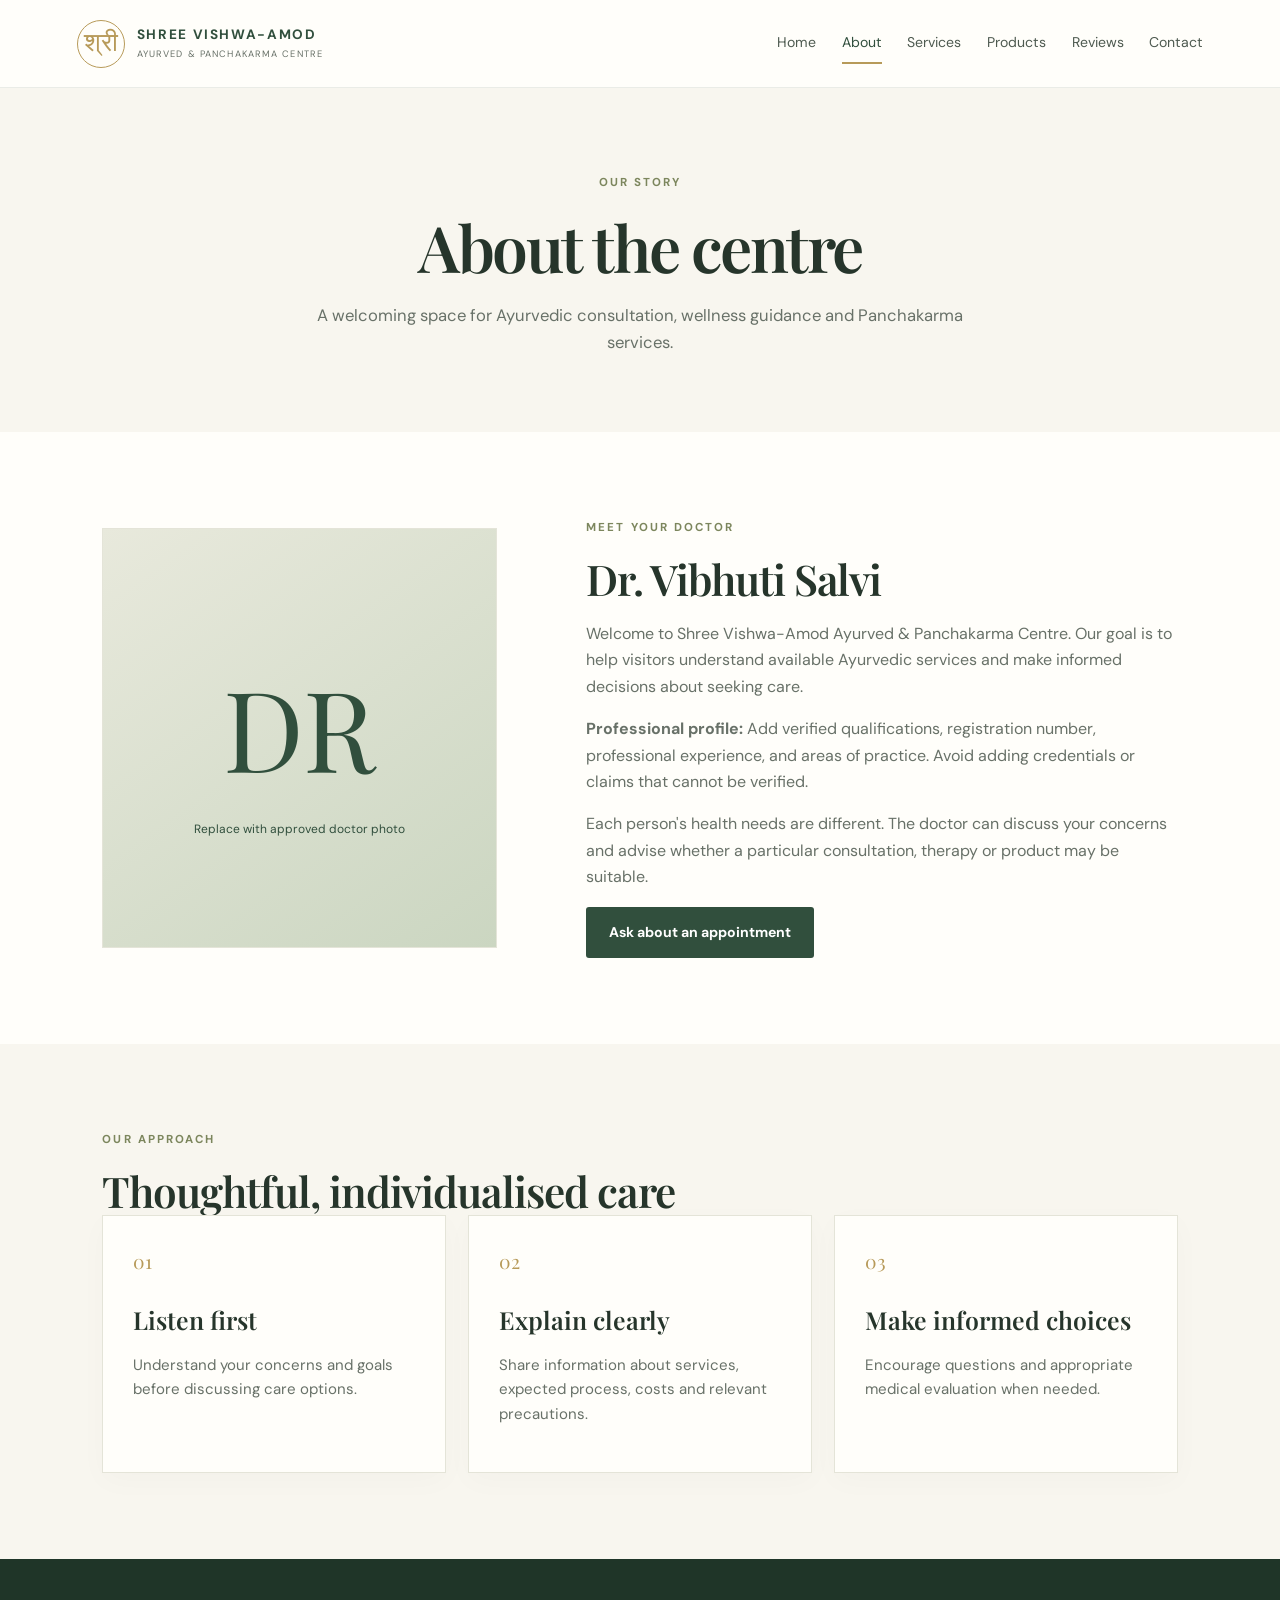
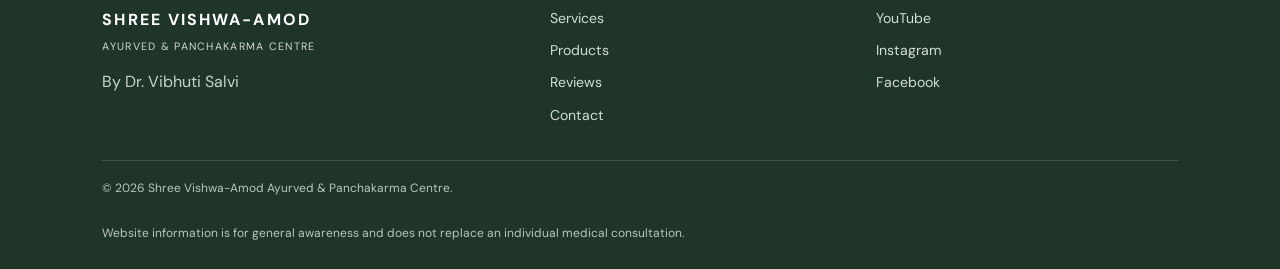
==== about.html @ b03fe199 "Add files via upload" ====
<!DOCTYPE html>
<html lang="en"><head><meta charset="UTF-8"><meta name="viewport" content="width=device-width, initial-scale=1">
<meta name="description" content="Learn about Shree Vishwa-Amod Ayurved & Panchakarma Centre and Dr. Vibhuti Salvi."><title>About | Shree Vishwa-Amod Ayurved</title>
<link rel="preconnect" href="https://fonts.googleapis.com"><link rel="preconnect" href="https://fonts.gstatic.com" crossorigin><link href="https://fonts.googleapis.com/css2?family=DM+Sans:wght@400;500;600;700&family=Playfair+Display:wght@500;600;700&display=swap" rel="stylesheet"><link rel="stylesheet" href="style.css"><script src="script.js" defer></script></head>
<body><header class="site-header"><a class="brand" href="index.html"><span class="brand-mark">श्री</span><span class="brand-text"><strong>SHREE VISHWA-AMOD</strong><small>AYURVED & PANCHAKARMA CENTRE</small></span></a><button class="menu-toggle" aria-label="Open navigation" aria-expanded="false">☰</button><nav class="main-nav"><a href="index.html">Home</a><a class="active" href="about.html">About</a><a href="services.html">Services</a><a href="products.html">Products</a><a href="reviews.html">Reviews</a><a href="contact.html">Contact</a></nav></header>
<main><section class="page-hero"><p class="eyebrow">OUR STORY</p><h1>About the centre</h1><p>A welcoming space for Ayurvedic consultation, wellness guidance and Panchakarma services.</p></section>
<section class="section two-column"><div class="photo-placeholder large-placeholder"><span>DR</span><small>Replace with approved doctor photo</small></div><div><p class="eyebrow">MEET YOUR DOCTOR</p><h2>Dr. Vibhuti Salvi</h2><p>Welcome to Shree Vishwa-Amod Ayurved & Panchakarma Centre. Our goal is to help visitors understand available Ayurvedic services and make informed decisions about seeking care.</p><p><strong>Professional profile:</strong> Add verified qualifications, registration number, professional experience, and areas of practice. Avoid adding credentials or claims that cannot be verified.</p><p>Each person's health needs are different. The doctor can discuss your concerns and advise whether a particular consultation, therapy or product may be suitable.</p><a class="button button-primary" data-whatsapp="appointment" href="#">Ask about an appointment</a></div></section>
<section class="section soft-section"><div class="section-heading"><p class="eyebrow">OUR APPROACH</p><h2>Thoughtful, individualised care</h2></div><div class="card-grid"><article class="service-card"><div class="card-number">01</div><h3>Listen first</h3><p>Understand your concerns and goals before discussing care options.</p></article><article class="service-card"><div class="card-number">02</div><h3>Explain clearly</h3><p>Share information about services, expected process, costs and relevant precautions.</p></article><article class="service-card"><div class="card-number">03</div><h3>Make informed choices</h3><p>Encourage questions and appropriate medical evaluation when needed.</p></article></div></section></main>
<footer class="site-footer"><div class="footer-brand"><strong>SHREE VISHWA-AMOD</strong><span>AYURVED & PANCHAKARMA CENTRE</span><p>By Dr. Vibhuti Salvi</p></div><div class="footer-links"><a href="services.html">Services</a><a href="products.html">Products</a><a href="reviews.html">Reviews</a><a href="contact.html">Contact</a></div><div class="social-links"><a data-social="youtube" href="#">YouTube</a><a data-social="instagram" href="#">Instagram</a><a data-social="facebook" href="#">Facebook</a></div><p class="copyright">© <span data-year></span> Shree Vishwa-Amod Ayurved & Panchakarma Centre.</p><p class="disclaimer">Website information is for general awareness and does not replace an individual medical consultation.</p></footer></body></html>
---- style.css ----
/* Shree Vishwa-Amod Ayurved & Panchakarma Centre */
:root{--green:#314f3d;--green-dark:#20392b;--olive:#788363;--gold:#b79a59;--cream:#f8f6ef;--paper:#fffefa;--ink:#26352b;--muted:#687168;--line:#e4e4d8;--shadow:0 18px 45px rgba(36,55,40,.08)}
*{box-sizing:border-box}html{scroll-behavior:smooth}body{margin:0;background:var(--paper);color:var(--ink);font-family:"DM Sans",sans-serif;line-height:1.65}a{color:inherit;text-decoration:none}p{color:var(--muted)}h1,h2,h3{font-family:"Playfair Display",serif;line-height:1.15;font-weight:600;margin:0 0 18px}h1{font-size:clamp(2.7rem,5vw,4.8rem);letter-spacing:-.04em}h2{font-size:clamp(2rem,3.3vw,3.1rem);letter-spacing:-.025em}h3{font-size:1.55rem}.site-header{height:auto;min-height:88px;padding:16px 6vw;display:flex;align-items:center;justify-content:space-between;gap:28px;border-bottom:1px solid rgba(49,79,61,.1);background:rgba(255,254,250,.96);position:sticky;top:0;z-index:10;backdrop-filter:blur(12px)}.brand{display:flex;align-items:center;gap:12px;min-width:240px}.brand-mark{display:grid;place-items:center;width:48px;height:48px;border:1px solid var(--gold);border-radius:50%;color:var(--gold);font-size:1.6rem;font-family:serif}.brand-text{display:flex;flex-direction:column;line-height:1.35}.brand-text strong{font-size:.85rem;letter-spacing:.12em;color:var(--green)}.brand-text small{font-size:.58rem;letter-spacing:.12em;color:var(--muted);margin-top:4px}.main-nav{display:flex;align-items:center;gap:clamp(12px,2vw,28px)}.main-nav a{font-size:.88rem;color:#4e5a50;padding:8px 0;border-bottom:2px solid transparent}.main-nav a:hover,.main-nav a.active{color:var(--green);border-color:var(--gold)}.menu-toggle{display:none;border:0;background:transparent;font-size:1.7rem;color:var(--green)}.hero{padding:75px 8vw 85px;display:grid;grid-template-columns:1.1fr .9fr;align-items:center;gap:5vw;background:linear-gradient(120deg,#f8f6ef 0%,#f1f1e7 100%);min-height:590px;overflow:hidden}.hero-content{max-width:690px}.eyebrow{font-size:.72rem;letter-spacing:.18em;font-weight:700;color:#7c865d;margin:0 0 18px}.hero h1 em,h2 em{font-weight:500;color:#7d875f}.hero-copy{max-width:600px;font-size:1.08rem;margin:24px 0 28px}.button-row{display:flex;flex-wrap:wrap;gap:12px}.button{display:inline-flex;align-items:center;justify-content:center;min-height:48px;padding:13px 22px;border-radius:3px;font-weight:700;font-size:.88rem;transition:transform .2s,background .2s;border:1px solid transparent;cursor:pointer}.button:hover{transform:translateY(-2px)}.button-primary{background:var(--green);color:white}.button-primary:hover{background:var(--green-dark)}.button-outline{border-color:#9aa18d;color:var(--green);background:transparent}.button-light{background:var(--paper);color:var(--green)}.button-full{width:100%}.small-note{font-size:.78rem;margin-top:18px}.hero-art{min-height:400px;position:relative;display:grid;place-items:center}.art-circle{width:min(34vw,390px);height:min(34vw,390px);border:1px solid rgba(183,154,89,.65);border-radius:50%;background:radial-gradient(circle at 55% 42%,#e6e8d8,#d4ddc8 57%,#bdc9ae);box-shadow:var(--shadow);position:relative}.art-circle:before,.art-circle:after{content:"";position:absolute;border:1px solid rgba(49,79,61,.25);border-radius:50%;inset:18px}.art-circle:after{inset:38px}.art-stem{position:absolute;width:2px;height:300px;background:var(--green);transform:rotate(31deg);left:49%;top:16%}.art-leaf{position:absolute;width:95px;height:155px;background:linear-gradient(145deg,#81936d,#435e46);border-radius:100% 0 100% 0;box-shadow:inset 8px 5px 15px rgba(255,255,255,.12)}.leaf-one{top:18%;left:42%;transform:rotate(24deg)}.leaf-two{top:43%;left:57%;transform:rotate(90deg) scale(.8)}.art-label{position:absolute;bottom:8%;right:0;background:var(--paper);padding:18px 25px;border-left:3px solid var(--gold);font-family:"Playfair Display",serif;font-size:1.1rem;box-shadow:var(--shadow)}.trust-strip{display:grid;grid-template-columns:repeat(3,1fr);padding:28px 8vw;background:var(--green);color:#fff;gap:20px}.trust-strip>div{display:grid;grid-template-columns:42px 1fr;align-items:center}.trust-icon{grid-row:span 2;color:#d6c38e;font-size:1.6rem}.trust-strip strong{font-size:.94rem}.trust-strip small{color:#d4ddd4;font-size:.8rem}.section{padding:86px 8vw}.section-intro{display:grid;grid-template-columns:1fr 1fr;gap:8vw;align-items:center}.section-heading h2{margin-bottom:0}.intro-copy p{font-size:1.05rem;margin-top:0}.text-link{display:inline-flex;gap:10px;align-items:center;color:var(--green);font-weight:700;font-size:.9rem;border-bottom:1px solid var(--gold);padding-bottom:5px}.soft-section{background:var(--cream)}.section-topline{display:flex;align-items:end;justify-content:space-between;gap:25px;margin-bottom:35px}.section-topline h2{margin-bottom:0}.card-grid{display:grid;grid-template-columns:repeat(3,1fr);gap:22px}.service-card{padding:30px;background:var(--paper);border:1px solid var(--line);min-height:250px;box-shadow:0 8px 28px rgba(36,55,40,.025)}.card-number{font-family:"Playfair Display",serif;color:var(--gold);font-size:1.2rem;margin-bottom:28px}.service-card p{font-size:.94rem}.service-card .text-link{margin-top:8px}.doctor-band{display:grid;grid-template-columns:.7fr 1.3fr;gap:7vw;align-items:center;background:var(--green);color:white}.doctor-band p{color:#dce4da}.doctor-band h2{margin-bottom:16px}.doctor-placeholder{min-height:300px;border:1px solid rgba(255,255,255,.35);background:linear-gradient(145deg,#667b61,#314f3d);display:flex;flex-direction:column;align-items:center;justify-content:center;color:#fff}.doctor-placeholder span{font-family:"Playfair Display",serif;font-size:6rem;color:#d7c28a}.doctor-placeholder small{font-size:.75rem;letter-spacing:.1em}.cta-section{text-align:center;background:#f5f3e9}.cta-section h2{max-width:760px;margin:0 auto 18px}.cta-section p:not(.eyebrow){max-width:600px;margin:0 auto 25px}.site-footer{background:#1f3528;color:white;padding:48px 8vw 26px;display:grid;grid-template-columns:1.4fr 1fr 1fr;gap:25px}.footer-brand{display:flex;flex-direction:column;gap:5px}.footer-brand strong{letter-spacing:.13em}.footer-brand span{font-size:.67rem;letter-spacing:.12em;color:#d2d9cc}.footer-brand p{margin:8px 0;color:#c9d3c9}.footer-links,.social-links{display:flex;flex-direction:column;gap:9px;font-size:.88rem;color:#d5ded4}.footer-links a:hover,.social-links a:hover{color:#e2cd91}.copyright,.disclaimer{grid-column:1/-1;border-top:1px solid rgba(255,255,255,.15);padding-top:18px;margin:8px 0 0;font-size:.75rem;color:#bac8bb}.disclaimer{border:0;padding:0;margin:0;max-width:900px}.page-hero{padding:85px 8vw 75px;text-align:center;background:var(--cream)}.page-hero h1{font-size:clamp(2.7rem,5vw,4rem);margin-bottom:18px}.page-hero>p:last-child{max-width:690px;margin:0 auto;font-size:1.04rem}.two-column{display:grid;grid-template-columns:.8fr 1.2fr;gap:7vw;align-items:center}.large-placeholder{min-height:420px}.photo-placeholder{display:flex;flex-direction:column;align-items:center;justify-content:center;background:linear-gradient(145deg,#e8e9dc,#cbd6c1);border:1px solid var(--line);color:var(--green)}.photo-placeholder span{font-family:"Playfair Display",serif;font-size:7rem}.photo-placeholder small{font-size:.75rem}.service-list{display:flex;flex-direction:column}.service-row{display:grid;grid-template-columns:55px 1fr auto;gap:25px;align-items:center;padding:35px 0;border-bottom:1px solid var(--line)}.service-row:first-child{border-top:1px solid var(--line)}.service-row h2{font-size:1.9rem;margin-bottom:12px}.service-row p:not(.eyebrow){max-width:720px;margin-bottom:0}.service-symbol{display:grid;place-items:center;width:48px;height:48px;border-radius:50%;background:var(--cream);color:var(--gold);font-size:1.5rem}.notice{background:#f6f3e8;border-left:3px solid var(--gold);padding:18px 22px;font-size:.9rem;margin-top:35px}.product-grid{align-items:stretch}.product-card{border:1px solid var(--line);background:#fff;display:flex;flex-direction:column}.product-art{height:210px;display:grid;place-items:center;color:var(--green);font-size:.7rem;letter-spacing:.12em;background:linear-gradient(145deg,#e8ebdd,#cbd7c3)}.product-art-two{background:linear-gradient(145deg,#eee5d4,#d7c5a3)}.product-art-three{background:linear-gradient(145deg,#e6e8dc,#b8c5ad)}.product-info{padding:25px;display:flex;flex-direction:column;flex:1}.product-info h3{margin-bottom:12px}.product-info p:not(.eyebrow){font-size:.9rem}.product-info .button{margin-top:auto}.review-section{display:grid;grid-template-columns:1fr 1fr;gap:7vw;align-items:center}.review-stars{color:var(--gold);letter-spacing:.2em;margin-bottom:18px}.review-intro p{max-width:500px}.review-placeholder{background:var(--cream);padding:42px;border:1px solid var(--line)}.quote-mark{font-family:"Playfair Display",serif;color:var(--gold);font-size:5rem;line-height:.8}.contact-layout{display:grid;grid-template-columns:1fr 1fr;gap:7vw}.contact-details h2{font-size:2.2rem}.contact-item{display:flex;gap:18px;margin:28px 0}.contact-item>span{font-size:1.5rem;color:var(--gold)}.contact-item strong{color:var(--green)}.contact-item p{margin:3px 0}.social-list{display:flex;flex-direction:column;gap:12px;margin-top:25px;color:var(--green);font-weight:600}.map-placeholder{min-height:400px;background:linear-gradient(140deg,#e6e9dc,#d3ddca);display:flex;flex-direction:column;align-items:center;justify-content:center;text-align:center;padding:35px;border:1px solid var(--line)}.map-placeholder p{max-width:340px}.map-pin{font-size:3rem;color:var(--green)}code{background:#fff;padding:2px 5px;border-radius:3px}
@media(max-width:900px){.site-header{padding:14px 5vw}.menu-toggle{display:block}.main-nav{display:none;position:absolute;top:100%;left:0;right:0;background:var(--paper);padding:18px 6vw 25px;box-shadow:var(--shadow);flex-direction:column;align-items:flex-start;gap:9px}.main-nav.nav-open{display:flex}.main-nav a{width:100%}.hero{padding:60px 6vw;grid-template-columns:1fr}.hero-art{min-height:310px}.art-circle{width:270px;height:270px}.art-stem{height:220px}.art-leaf{width:70px;height:115px}.trust-strip{padding:25px 6vw}.section{padding:65px 6vw}.section-intro,.two-column,.contact-layout,.review-section{grid-template-columns:1fr;gap:35px}.card-grid{grid-template-columns:1fr 1fr}.doctor-band{grid-template-columns:.7fr 1.3fr;padding:60px 6vw}.site-footer{padding:42px 6vw 24px}.service-row{grid-template-columns:45px 1fr}.service-row .button{grid-column:2;justify-self:start}.large-placeholder{min-height:320px}}
@media(max-width:600px){.brand{min-width:0;gap:8px}.brand-mark{width:40px;height:40px;font-size:1.3rem}.brand-text strong{font-size:.68rem}.brand-text small{font-size:.48rem;letter-spacing:.07em}.hero{padding-top:48px}.hero h1{font-size:2.8rem}.hero-art{min-height:280px}.art-circle{width:230px;height:230px}.art-label{font-size:.9rem;padding:12px 16px;bottom:1%}.trust-strip{grid-template-columns:1fr;gap:18px}.trust-strip>div{grid-template-columns:35px 1fr}.section-topline{align-items:flex-start;flex-direction:column}.card-grid{grid-template-columns:1fr}.service-card{min-height:0}.doctor-band{grid-template-columns:1fr}.doctor-placeholder{min-height:240px}.site-footer{grid-template-columns:1fr 1fr}.footer-brand{grid-column:1/-1}.page-hero{padding:65px 6vw}.page-hero h1{font-size:2.6rem}.service-row{gap:15px}.service-row h2{font-size:1.6rem}.service-row p:not(.eyebrow){font-size:.92rem}.review-placeholder{padding:28px}.copyright,.disclaimer{grid-column:1/-1}}
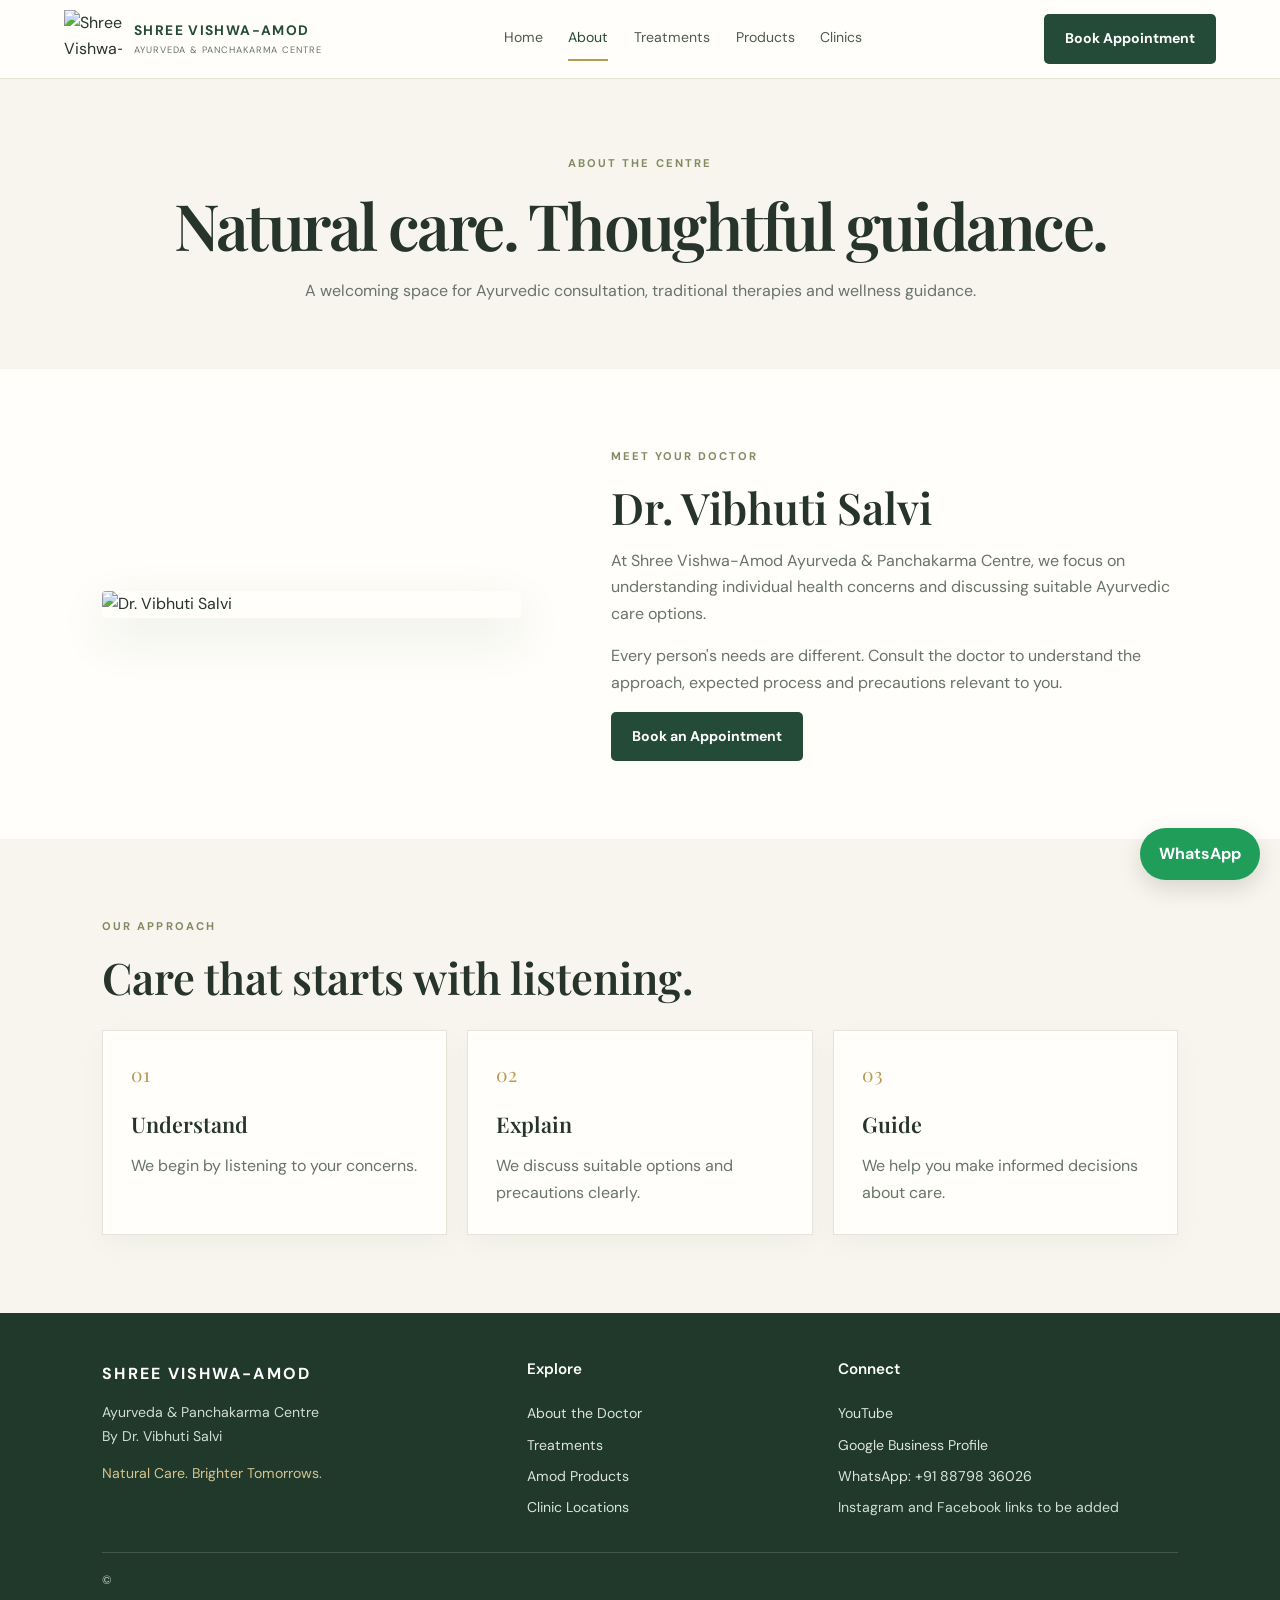
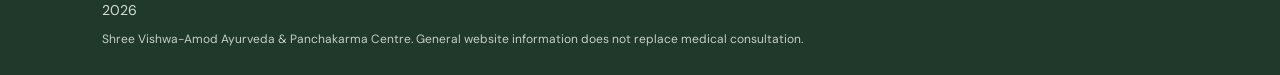
==== commit 85879ec6: "Add files via upload" ====
--- a/about.html
+++ b/about.html
@@ -1,9 +1,10 @@
-<!DOCTYPE html>
-<html lang="en"><head><meta charset="UTF-8"><meta name="viewport" content="width=device-width, initial-scale=1">
-<meta name="description" content="Learn about Shree Vishwa-Amod Ayurved & Panchakarma Centre and Dr. Vibhuti Salvi."><title>About | Shree Vishwa-Amod Ayurved</title>
-<link rel="preconnect" href="https://fonts.googleapis.com"><link rel="preconnect" href="https://fonts.gstatic.com" crossorigin><link href="https://fonts.googleapis.com/css2?family=DM+Sans:wght@400;500;600;700&family=Playfair+Display:wght@500;600;700&display=swap" rel="stylesheet"><link rel="stylesheet" href="style.css"><script src="script.js" defer></script></head>
-<body><header class="site-header"><a class="brand" href="index.html"><span class="brand-mark">श्री</span><span class="brand-text"><strong>SHREE VISHWA-AMOD</strong><small>AYURVED & PANCHAKARMA CENTRE</small></span></a><button class="menu-toggle" aria-label="Open navigation" aria-expanded="false">☰</button><nav class="main-nav"><a href="index.html">Home</a><a class="active" href="about.html">About</a><a href="services.html">Services</a><a href="products.html">Products</a><a href="reviews.html">Reviews</a><a href="contact.html">Contact</a></nav></header>
-<main><section class="page-hero"><p class="eyebrow">OUR STORY</p><h1>About the centre</h1><p>A welcoming space for Ayurvedic consultation, wellness guidance and Panchakarma services.</p></section>
-<section class="section two-column"><div class="photo-placeholder large-placeholder"><span>DR</span><small>Replace with approved doctor photo</small></div><div><p class="eyebrow">MEET YOUR DOCTOR</p><h2>Dr. Vibhuti Salvi</h2><p>Welcome to Shree Vishwa-Amod Ayurved & Panchakarma Centre. Our goal is to help visitors understand available Ayurvedic services and make informed decisions about seeking care.</p><p><strong>Professional profile:</strong> Add verified qualifications, registration number, professional experience, and areas of practice. Avoid adding credentials or claims that cannot be verified.</p><p>Each person's health needs are different. The doctor can discuss your concerns and advise whether a particular consultation, therapy or product may be suitable.</p><a class="button button-primary" data-whatsapp="appointment" href="#">Ask about an appointment</a></div></section>
-<section class="section soft-section"><div class="section-heading"><p class="eyebrow">OUR APPROACH</p><h2>Thoughtful, individualised care</h2></div><div class="card-grid"><article class="service-card"><div class="card-number">01</div><h3>Listen first</h3><p>Understand your concerns and goals before discussing care options.</p></article><article class="service-card"><div class="card-number">02</div><h3>Explain clearly</h3><p>Share information about services, expected process, costs and relevant precautions.</p></article><article class="service-card"><div class="card-number">03</div><h3>Make informed choices</h3><p>Encourage questions and appropriate medical evaluation when needed.</p></article></div></section></main>
-<footer class="site-footer"><div class="footer-brand"><strong>SHREE VISHWA-AMOD</strong><span>AYURVED & PANCHAKARMA CENTRE</span><p>By Dr. Vibhuti Salvi</p></div><div class="footer-links"><a href="services.html">Services</a><a href="products.html">Products</a><a href="reviews.html">Reviews</a><a href="contact.html">Contact</a></div><div class="social-links"><a data-social="youtube" href="#">YouTube</a><a data-social="instagram" href="#">Instagram</a><a data-social="facebook" href="#">Facebook</a></div><p class="copyright">© <span data-year></span> Shree Vishwa-Amod Ayurved & Panchakarma Centre.</p><p class="disclaimer">Website information is for general awareness and does not replace an individual medical consultation.</p></footer></body></html>
+<!doctype html><html lang="en"><head><meta charset="utf-8"><meta name="viewport" content="width=device-width, initial-scale=1"><meta name="description" content="Meet Dr. Vibhuti Salvi at Shree Vishwa-Amod Ayurveda &amp; Panchakarma Centre."><title>About | Shree Vishwa-Amod</title><link rel="preconnect" href="https://fonts.googleapis.com"><link rel="preconnect" href="https://fonts.gstatic.com" crossorigin><link href="https://fonts.googleapis.com/css2?family=DM+Sans:wght@400;500;600;700&family=Playfair+Display:wght@500;600;700&display=swap" rel="stylesheet"><link rel="stylesheet" href="style.css"><script src="script.js" defer></script></head><body><header class="site-header">
+<a class="brand" href="index.html"><img src="assets/clinic-logo.jpg" alt="Shree Vishwa-Amod logo"><span><strong>SHREE VISHWA-AMOD</strong><small>AYURVEDA & PANCHAKARMA CENTRE</small></span></a>
+<button class="menu-toggle" aria-label="Open navigation" aria-expanded="false">☰</button>
+<nav class="main-nav"><a class="" href="index.html">Home</a><a class="active" href="about.html">About</a><a class="" href="services.html">Treatments</a><a class="" href="products.html">Products</a><a class="" href="contact.html">Clinics</a></nav>
+<a class="header-book" data-wa="appointment" href="#">Book Appointment</a>
+</header><main><section class="page-hero"><p class="eyebrow">ABOUT THE CENTRE</p><h1>Natural care. Thoughtful guidance.</h1><p>A welcoming space for Ayurvedic consultation, traditional therapies and wellness guidance.</p></section><section class="section profile"><img src="assets/dr-vibhuti-salvi.jpg" alt="Dr. Vibhuti Salvi"><div><p class="eyebrow">MEET YOUR DOCTOR</p><h2>Dr. Vibhuti Salvi</h2><p>At Shree Vishwa-Amod Ayurveda & Panchakarma Centre, we focus on understanding individual health concerns and discussing suitable Ayurvedic care options.</p><p>Every person's needs are different. Consult the doctor to understand the approach, expected process and precautions relevant to you.</p><a class="btn primary" data-wa="appointment" href="#">Book an Appointment</a></div></section><section class="section tint"><p class="eyebrow">OUR APPROACH</p><h2>Care that starts with listening.</h2><div class="tiles"><article><span>01</span><h3>Understand</h3><p>We begin by listening to your concerns.</p></article><article><span>02</span><h3>Explain</h3><p>We discuss suitable options and precautions clearly.</p></article><article><span>03</span><h3>Guide</h3><p>We help you make informed decisions about care.</p></article></div></section></main><footer class="footer"><div><div class="footer-brand">SHREE VISHWA-AMOD</div><p>Ayurveda & Panchakarma Centre<br>By Dr. Vibhuti Salvi</p><p class="tagline">Natural Care. Brighter Tomorrows.</p></div>
+<div><h3>Explore</h3><a href="about.html">About the Doctor</a><a href="services.html">Treatments</a><a href="products.html">Amod Products</a><a href="contact.html">Clinic Locations</a></div>
+<div><h3>Connect</h3><a href="https://www.youtube.com/@DrVibhutiSalvi" target="_blank" rel="noopener">YouTube</a><a href="https://share.google/Zr0Oe7HrfdcOEodgK" target="_blank" rel="noopener">Google Business Profile</a><a href="https://wa.me/918879836026" target="_blank" rel="noopener">WhatsApp: +91 88798 36026</a><span>Instagram and Facebook links to be added</span></div>
+<div class="copyright">© <span data-year></span> Shree Vishwa-Amod Ayurveda & Panchakarma Centre. General website information does not replace medical consultation.</div></footer>
+<a class="floating-wa" href="https://wa.me/918879836026?text=Hello%2C%20I%20would%20like%20to%20book%20an%20appointment." target="_blank" rel="noopener" aria-label="Book on WhatsApp">WhatsApp</a></body></html>
--- a/style.css
+++ b/style.css
@@ -1,5 +1,6 @@
-/* Shree Vishwa-Amod Ayurved & Panchakarma Centre */
-:root{--green:#314f3d;--green-dark:#20392b;--olive:#788363;--gold:#b79a59;--cream:#f8f6ef;--paper:#fffefa;--ink:#26352b;--muted:#687168;--line:#e4e4d8;--shadow:0 18px 45px rgba(36,55,40,.08)}
-*{box-sizing:border-box}html{scroll-behavior:smooth}body{margin:0;background:var(--paper);color:var(--ink);font-family:"DM Sans",sans-serif;line-height:1.65}a{color:inherit;text-decoration:none}p{color:var(--muted)}h1,h2,h3{font-family:"Playfair Display",serif;line-height:1.15;font-weight:600;margin:0 0 18px}h1{font-size:clamp(2.7rem,5vw,4.8rem);letter-spacing:-.04em}h2{font-size:clamp(2rem,3.3vw,3.1rem);letter-spacing:-.025em}h3{font-size:1.55rem}.site-header{height:auto;min-height:88px;padding:16px 6vw;display:flex;align-items:center;justify-content:space-between;gap:28px;border-bottom:1px solid rgba(49,79,61,.1);background:rgba(255,254,250,.96);position:sticky;top:0;z-index:10;backdrop-filter:blur(12px)}.brand{display:flex;align-items:center;gap:12px;min-width:240px}.brand-mark{display:grid;place-items:center;width:48px;height:48px;border:1px solid var(--gold);border-radius:50%;color:var(--gold);font-size:1.6rem;font-family:serif}.brand-text{display:flex;flex-direction:column;line-height:1.35}.brand-text strong{font-size:.85rem;letter-spacing:.12em;color:var(--green)}.brand-text small{font-size:.58rem;letter-spacing:.12em;color:var(--muted);margin-top:4px}.main-nav{display:flex;align-items:center;gap:clamp(12px,2vw,28px)}.main-nav a{font-size:.88rem;color:#4e5a50;padding:8px 0;border-bottom:2px solid transparent}.main-nav a:hover,.main-nav a.active{color:var(--green);border-color:var(--gold)}.menu-toggle{display:none;border:0;background:transparent;font-size:1.7rem;color:var(--green)}.hero{padding:75px 8vw 85px;display:grid;grid-template-columns:1.1fr .9fr;align-items:center;gap:5vw;background:linear-gradient(120deg,#f8f6ef 0%,#f1f1e7 100%);min-height:590px;overflow:hidden}.hero-content{max-width:690px}.eyebrow{font-size:.72rem;letter-spacing:.18em;font-weight:700;color:#7c865d;margin:0 0 18px}.hero h1 em,h2 em{font-weight:500;color:#7d875f}.hero-copy{max-width:600px;font-size:1.08rem;margin:24px 0 28px}.button-row{display:flex;flex-wrap:wrap;gap:12px}.button{display:inline-flex;align-items:center;justify-content:center;min-height:48px;padding:13px 22px;border-radius:3px;font-weight:700;font-size:.88rem;transition:transform .2s,background .2s;border:1px solid transparent;cursor:pointer}.button:hover{transform:translateY(-2px)}.button-primary{background:var(--green);color:white}.button-primary:hover{background:var(--green-dark)}.button-outline{border-color:#9aa18d;color:var(--green);background:transparent}.button-light{background:var(--paper);color:var(--green)}.button-full{width:100%}.small-note{font-size:.78rem;margin-top:18px}.hero-art{min-height:400px;position:relative;display:grid;place-items:center}.art-circle{width:min(34vw,390px);height:min(34vw,390px);border:1px solid rgba(183,154,89,.65);border-radius:50%;background:radial-gradient(circle at 55% 42%,#e6e8d8,#d4ddc8 57%,#bdc9ae);box-shadow:var(--shadow);position:relative}.art-circle:before,.art-circle:after{content:"";position:absolute;border:1px solid rgba(49,79,61,.25);border-radius:50%;inset:18px}.art-circle:after{inset:38px}.art-stem{position:absolute;width:2px;height:300px;background:var(--green);transform:rotate(31deg);left:49%;top:16%}.art-leaf{position:absolute;width:95px;height:155px;background:linear-gradient(145deg,#81936d,#435e46);border-radius:100% 0 100% 0;box-shadow:inset 8px 5px 15px rgba(255,255,255,.12)}.leaf-one{top:18%;left:42%;transform:rotate(24deg)}.leaf-two{top:43%;left:57%;transform:rotate(90deg) scale(.8)}.art-label{position:absolute;bottom:8%;right:0;background:var(--paper);padding:18px 25px;border-left:3px solid var(--gold);font-family:"Playfair Display",serif;font-size:1.1rem;box-shadow:var(--shadow)}.trust-strip{display:grid;grid-template-columns:repeat(3,1fr);padding:28px 8vw;background:var(--green);color:#fff;gap:20px}.trust-strip>div{display:grid;grid-template-columns:42px 1fr;align-items:center}.trust-icon{grid-row:span 2;color:#d6c38e;font-size:1.6rem}.trust-strip strong{font-size:.94rem}.trust-strip small{color:#d4ddd4;font-size:.8rem}.section{padding:86px 8vw}.section-intro{display:grid;grid-template-columns:1fr 1fr;gap:8vw;align-items:center}.section-heading h2{margin-bottom:0}.intro-copy p{font-size:1.05rem;margin-top:0}.text-link{display:inline-flex;gap:10px;align-items:center;color:var(--green);font-weight:700;font-size:.9rem;border-bottom:1px solid var(--gold);padding-bottom:5px}.soft-section{background:var(--cream)}.section-topline{display:flex;align-items:end;justify-content:space-between;gap:25px;margin-bottom:35px}.section-topline h2{margin-bottom:0}.card-grid{display:grid;grid-template-columns:repeat(3,1fr);gap:22px}.service-card{padding:30px;background:var(--paper);border:1px solid var(--line);min-height:250px;box-shadow:0 8px 28px rgba(36,55,40,.025)}.card-number{font-family:"Playfair Display",serif;color:var(--gold);font-size:1.2rem;margin-bottom:28px}.service-card p{font-size:.94rem}.service-card .text-link{margin-top:8px}.doctor-band{display:grid;grid-template-columns:.7fr 1.3fr;gap:7vw;align-items:center;background:var(--green);color:white}.doctor-band p{color:#dce4da}.doctor-band h2{margin-bottom:16px}.doctor-placeholder{min-height:300px;border:1px solid rgba(255,255,255,.35);background:linear-gradient(145deg,#667b61,#314f3d);display:flex;flex-direction:column;align-items:center;justify-content:center;color:#fff}.doctor-placeholder span{font-family:"Playfair Display",serif;font-size:6rem;color:#d7c28a}.doctor-placeholder small{font-size:.75rem;letter-spacing:.1em}.cta-section{text-align:center;background:#f5f3e9}.cta-section h2{max-width:760px;margin:0 auto 18px}.cta-section p:not(.eyebrow){max-width:600px;margin:0 auto 25px}.site-footer{background:#1f3528;color:white;padding:48px 8vw 26px;display:grid;grid-template-columns:1.4fr 1fr 1fr;gap:25px}.footer-brand{display:flex;flex-direction:column;gap:5px}.footer-brand strong{letter-spacing:.13em}.footer-brand span{font-size:.67rem;letter-spacing:.12em;color:#d2d9cc}.footer-brand p{margin:8px 0;color:#c9d3c9}.footer-links,.social-links{display:flex;flex-direction:column;gap:9px;font-size:.88rem;color:#d5ded4}.footer-links a:hover,.social-links a:hover{color:#e2cd91}.copyright,.disclaimer{grid-column:1/-1;border-top:1px solid rgba(255,255,255,.15);padding-top:18px;margin:8px 0 0;font-size:.75rem;color:#bac8bb}.disclaimer{border:0;padding:0;margin:0;max-width:900px}.page-hero{padding:85px 8vw 75px;text-align:center;background:var(--cream)}.page-hero h1{font-size:clamp(2.7rem,5vw,4rem);margin-bottom:18px}.page-hero>p:last-child{max-width:690px;margin:0 auto;font-size:1.04rem}.two-column{display:grid;grid-template-columns:.8fr 1.2fr;gap:7vw;align-items:center}.large-placeholder{min-height:420px}.photo-placeholder{display:flex;flex-direction:column;align-items:center;justify-content:center;background:linear-gradient(145deg,#e8e9dc,#cbd6c1);border:1px solid var(--line);color:var(--green)}.photo-placeholder span{font-family:"Playfair Display",serif;font-size:7rem}.photo-placeholder small{font-size:.75rem}.service-list{display:flex;flex-direction:column}.service-row{display:grid;grid-template-columns:55px 1fr auto;gap:25px;align-items:center;padding:35px 0;border-bottom:1px solid var(--line)}.service-row:first-child{border-top:1px solid var(--line)}.service-row h2{font-size:1.9rem;margin-bottom:12px}.service-row p:not(.eyebrow){max-width:720px;margin-bottom:0}.service-symbol{display:grid;place-items:center;width:48px;height:48px;border-radius:50%;background:var(--cream);color:var(--gold);font-size:1.5rem}.notice{background:#f6f3e8;border-left:3px solid var(--gold);padding:18px 22px;font-size:.9rem;margin-top:35px}.product-grid{align-items:stretch}.product-card{border:1px solid var(--line);background:#fff;display:flex;flex-direction:column}.product-art{height:210px;display:grid;place-items:center;color:var(--green);font-size:.7rem;letter-spacing:.12em;background:linear-gradient(145deg,#e8ebdd,#cbd7c3)}.product-art-two{background:linear-gradient(145deg,#eee5d4,#d7c5a3)}.product-art-three{background:linear-gradient(145deg,#e6e8dc,#b8c5ad)}.product-info{padding:25px;display:flex;flex-direction:column;flex:1}.product-info h3{margin-bottom:12px}.product-info p:not(.eyebrow){font-size:.9rem}.product-info .button{margin-top:auto}.review-section{display:grid;grid-template-columns:1fr 1fr;gap:7vw;align-items:center}.review-stars{color:var(--gold);letter-spacing:.2em;margin-bottom:18px}.review-intro p{max-width:500px}.review-placeholder{background:var(--cream);padding:42px;border:1px solid var(--line)}.quote-mark{font-family:"Playfair Display",serif;color:var(--gold);font-size:5rem;line-height:.8}.contact-layout{display:grid;grid-template-columns:1fr 1fr;gap:7vw}.contact-details h2{font-size:2.2rem}.contact-item{display:flex;gap:18px;margin:28px 0}.contact-item>span{font-size:1.5rem;color:var(--gold)}.contact-item strong{color:var(--green)}.contact-item p{margin:3px 0}.social-list{display:flex;flex-direction:column;gap:12px;margin-top:25px;color:var(--green);font-weight:600}.map-placeholder{min-height:400px;background:linear-gradient(140deg,#e6e9dc,#d3ddca);display:flex;flex-direction:column;align-items:center;justify-content:center;text-align:center;padding:35px;border:1px solid var(--line)}.map-placeholder p{max-width:340px}.map-pin{font-size:3rem;color:var(--green)}code{background:#fff;padding:2px 5px;border-radius:3px}
-@media(max-width:900px){.site-header{padding:14px 5vw}.menu-toggle{display:block}.main-nav{display:none;position:absolute;top:100%;left:0;right:0;background:var(--paper);padding:18px 6vw 25px;box-shadow:var(--shadow);flex-direction:column;align-items:flex-start;gap:9px}.main-nav.nav-open{display:flex}.main-nav a{width:100%}.hero{padding:60px 6vw;grid-template-columns:1fr}.hero-art{min-height:310px}.art-circle{width:270px;height:270px}.art-stem{height:220px}.art-leaf{width:70px;height:115px}.trust-strip{padding:25px 6vw}.section{padding:65px 6vw}.section-intro,.two-column,.contact-layout,.review-section{grid-template-columns:1fr;gap:35px}.card-grid{grid-template-columns:1fr 1fr}.doctor-band{grid-template-columns:.7fr 1.3fr;padding:60px 6vw}.site-footer{padding:42px 6vw 24px}.service-row{grid-template-columns:45px 1fr}.service-row .button{grid-column:2;justify-self:start}.large-placeholder{min-height:320px}}
-@media(max-width:600px){.brand{min-width:0;gap:8px}.brand-mark{width:40px;height:40px;font-size:1.3rem}.brand-text strong{font-size:.68rem}.brand-text small{font-size:.48rem;letter-spacing:.07em}.hero{padding-top:48px}.hero h1{font-size:2.8rem}.hero-art{min-height:280px}.art-circle{width:230px;height:230px}.art-label{font-size:.9rem;padding:12px 16px;bottom:1%}.trust-strip{grid-template-columns:1fr;gap:18px}.trust-strip>div{grid-template-columns:35px 1fr}.section-topline{align-items:flex-start;flex-direction:column}.card-grid{grid-template-columns:1fr}.service-card{min-height:0}.doctor-band{grid-template-columns:1fr}.doctor-placeholder{min-height:240px}.site-footer{grid-template-columns:1fr 1fr}.footer-brand{grid-column:1/-1}.page-hero{padding:65px 6vw}.page-hero h1{font-size:2.6rem}.service-row{gap:15px}.service-row h2{font-size:1.6rem}.service-row p:not(.eyebrow){font-size:.92rem}.review-placeholder{padding:28px}.copyright,.disclaimer{grid-column:1/-1}}
+
+:root{--green:#244b37;--green2:#356548;--gold:#b99a54;--cream:#f7f5ed;--paper:#fffefa;--ink:#26342b;--muted:#68736a;--line:#e5e4d9;--shadow:0 18px 50px rgba(29,57,40,.10)}
+*{box-sizing:border-box}html{scroll-behavior:smooth}body{margin:0;background:var(--paper);color:var(--ink);font-family:"DM Sans",Arial,sans-serif;line-height:1.65}a{color:inherit;text-decoration:none}p{color:var(--muted)}h1,h2,h3{font-family:"Playfair Display",Georgia,serif;line-height:1.15;font-weight:600;margin:0 0 16px}h1{font-size:clamp(2.8rem,5.3vw,5rem);letter-spacing:-.04em}h2{font-size:clamp(2rem,3.4vw,3.2rem)}h3{font-size:1.35rem}.site-header{position:sticky;top:0;z-index:20;display:flex;align-items:center;justify-content:space-between;gap:22px;padding:10px 5vw;background:rgba(255,254,250,.97);border-bottom:1px solid var(--line);backdrop-filter:blur(12px)}.brand{display:flex;align-items:center;gap:12px;min-width:250px}.brand img{width:58px;height:58px;object-fit:contain}.brand span{display:flex;flex-direction:column;line-height:1.3}.brand strong{font-size:.86rem;letter-spacing:.1em;color:var(--green)}.brand small{font-size:.58rem;letter-spacing:.1em;color:var(--muted);margin-top:5px}.main-nav{display:flex;gap:clamp(12px,2vw,28px);align-items:center}.main-nav a{font-size:.88rem;color:#4e5a50;padding:9px 0;border-bottom:2px solid transparent}.main-nav a:hover,.main-nav a.active{color:var(--green);border-color:var(--gold)}.header-book,.btn{display:inline-flex;align-items:center;justify-content:center;min-height:46px;padding:12px 20px;border-radius:5px;font-weight:700;font-size:.88rem;border:1px solid transparent;cursor:pointer;transition:.2s}.header-book,.primary{background:var(--green);color:#fff}.header-book:hover,.primary:hover{background:var(--green2);transform:translateY(-1px)}.menu-toggle{display:none;border:0;background:none;color:var(--green);font-size:1.7rem}.hero{display:grid;grid-template-columns:1.05fr .95fr;align-items:center;gap:5vw;padding:55px 8vw 65px;background:linear-gradient(120deg,#f7f5ed,#edf0e7)}.hero-copy{max-width:660px}.hero-copy h1 em,.split h2 em{font-weight:500;color:#7e8a64}.hero-copy>p:not(.eyebrow){font-size:1.05rem;max-width:600px}.eyebrow{font-size:.7rem;letter-spacing:.18em;font-weight:700;color:#828b63;margin:0 0 16px}.actions{display:flex;flex-wrap:wrap;gap:12px;margin-top:26px}.outline{border-color:#9ca58f;color:var(--green);background:transparent}.light{background:var(--paper);color:var(--green)}.fine{font-size:.78rem;margin-top:17px}.hero-photo{height:min(560px,48vw);min-height:360px;overflow:hidden;border-radius:48% 48% 8px 8px;box-shadow:var(--shadow);background:#e6e3d7}.hero-photo img{width:100%;height:100%;object-fit:cover;object-position:center 25%}.quick{display:grid;grid-template-columns:repeat(3,1fr);gap:20px;padding:25px 8vw;background:var(--green);color:white}.quick div{display:flex;flex-direction:column}.quick b{font-size:.95rem}.quick span{font-size:.8rem;color:#d6dfd4}.section{padding:78px 8vw}.split{display:grid;grid-template-columns:1fr 1fr;gap:7vw;align-items:center}.split p{font-size:1.02rem}.text-link{display:inline-block;color:var(--green);font-weight:700;border-bottom:1px solid var(--gold);padding-bottom:4px}.tint{background:var(--cream)}.section-head{display:flex;justify-content:space-between;align-items:end;gap:20px;margin-bottom:30px}.section-head h2{margin:0}.tiles{display:grid;grid-template-columns:repeat(3,1fr);gap:20px;margin-top:28px}.tiles article{background:var(--paper);padding:28px;border:1px solid var(--line);box-shadow:0 8px 25px rgba(40,60,43,.035)}.tiles article>span{display:block;color:var(--gold);font-family:"Playfair Display",serif;font-size:1.2rem;margin-bottom:22px}.tiles p{margin-bottom:0}.doctor-feature{display:grid;grid-template-columns:.8fr 1.2fr;gap:7vw;align-items:center;padding:70px 12vw;background:var(--green);color:#fff}.doctor-feature img{width:100%;max-height:390px;object-fit:cover;object-position:center 25%;border-radius:4px}.doctor-feature p{color:#e0e6dc}.doctor-feature h2{margin-bottom:15px}.callout{text-align:center;background:#f4f1e7}.callout h2{max-width:760px;margin:0 auto 16px}.callout p:not(.eyebrow){max-width:620px;margin:0 auto 22px}.page-hero{text-align:center;padding:75px 8vw 65px;background:var(--cream)}.page-hero h1{font-size:clamp(2.5rem,5vw,4.2rem)}.page-hero>p:last-child{max-width:700px;margin:0 auto}.profile{display:grid;grid-template-columns:.85fr 1.15fr;gap:7vw;align-items:center}.profile img{width:100%;max-height:530px;object-fit:cover;object-position:center 25%;border-radius:4px;box-shadow:var(--shadow)}.service-list{display:flex;flex-direction:column}.service-row{display:grid;grid-template-columns:52px 1fr auto;gap:22px;align-items:center;padding:27px 0;border-bottom:1px solid var(--line)}.service-row:first-child{border-top:1px solid var(--line)}.service-row h2{font-size:1.65rem;margin-bottom:8px}.service-row p:not(.eyebrow){margin:0;max-width:740px}.service-symbol{display:grid;place-items:center;width:46px;height:46px;border-radius:50%;background:var(--cream);color:var(--gold);font-size:1.4rem}.notice{margin-top:28px;padding:16px 20px;background:#f6f3e8;border-left:3px solid var(--gold);font-size:.88rem}.product-grid{display:grid;grid-template-columns:repeat(4,1fr);gap:20px;align-items:stretch}.product-card{display:flex;flex-direction:column;background:#fff;border:1px solid var(--line);box-shadow:0 7px 24px rgba(38,55,40,.045);border-radius:5px;overflow:hidden}.product-visual{height:190px;display:flex;flex-direction:column;align-items:center;justify-content:center;position:relative;color:var(--green);background:radial-gradient(circle at 50% 35%,#f9f5e8,#dbe3d4)}.visual-1{background:radial-gradient(circle at 50% 35%,#fff8e9,#e8d9bd)}.visual-2{background:radial-gradient(circle at 50% 35%,#f7f7ed,#c9d8c4)}.visual-3{background:radial-gradient(circle at 50% 35%,#fff5ee,#e9d1c4)}.visual-leaf{font-size:3.5rem;color:#71835e;line-height:1}.product-visual small{font-size:.68rem;letter-spacing:.25em;font-weight:700}.product-visual b{font-size:.58rem;letter-spacing:.16em;margin-top:4px;color:#8b784a}.product-info{padding:18px;display:flex;flex-direction:column;flex:1}.product-info h3{font-family:"DM Sans",Arial,sans-serif;font-size:1rem;line-height:1.4;min-height:45px;margin-bottom:8px}.price{font-size:1.08rem;color:var(--green)}.sku{font-size:.72rem;margin:4px 0 15px;min-height:18px}.buy{width:100%;margin-top:auto}.locations{display:grid;grid-template-columns:1fr 1fr;gap:24px}.location-card{padding:32px;background:var(--cream);border:1px solid var(--line)}.location-card h2{font-size:2rem}.location-card p:not(.eyebrow){min-height:85px}.contact-cta{text-align:center;background:#f4f1e7}.contact-cta h2{color:var(--green)}.contact-cta .social-note{margin-top:28px;font-size:.9rem}.contact-cta .social-note a{color:var(--green);text-decoration:underline}.footer{display:grid;grid-template-columns:1.4fr 1fr 1.2fr;gap:28px;padding:48px 8vw 25px;background:#20392b;color:white}.footer p,.footer span{color:#d2ddd2;font-size:.88rem}.footer h3{font-family:"DM Sans",Arial,sans-serif;font-size:.95rem}.footer>div:not(:first-child){display:flex;flex-direction:column;gap:8px}.footer a{color:#dce5d9;font-size:.88rem}.footer a:hover{color:#e4d39d}.footer-brand{font-weight:700;letter-spacing:.13em}.tagline{color:#d6c38e!important}.copyright{grid-column:1/-1;border-top:1px solid rgba(255,255,255,.15);padding-top:18px;margin:5px 0 0;font-size:.75rem;color:#c4d0c5}.floating-wa{position:fixed;right:20px;bottom:20px;z-index:25;background:#1f9d59;color:#fff;padding:13px 19px;border-radius:50px;font-weight:700;box-shadow:0 8px 25px #0002}
+@media(max-width:1000px){.site-header{flex-wrap:wrap}.menu-toggle{display:block;order:3}.main-nav{display:none;order:4;width:100%;flex-direction:column;align-items:stretch;gap:0;padding:10px 0}.main-nav.nav-open{display:flex}.main-nav a{padding:10px 0}.header-book{margin-left:auto}.hero{padding:45px 6vw;grid-template-columns:1fr 1fr}.quick,.section{padding-left:6vw;padding-right:6vw}.product-grid{grid-template-columns:repeat(3,1fr)}}
+@media(max-width:700px){.brand{min-width:0}.brand img{width:48px;height:48px}.brand strong{font-size:.72rem}.brand small{font-size:.48rem}.header-book{font-size:.75rem;padding:9px 11px;min-height:40px}.hero{grid-template-columns:1fr;padding:42px 6vw}.hero-photo{height:380px;min-height:0;max-width:440px;width:100%;margin:0 auto}.quick{grid-template-columns:1fr;gap:13px}.split,.profile,.doctor-feature,.locations{grid-template-columns:1fr}.section{padding:58px 6vw}.tiles{grid-template-columns:1fr}.section-head{align-items:flex-start;flex-direction:column}.doctor-feature{padding:55px 7vw}.doctor-feature img{max-height:420px}.service-row{grid-template-columns:42px 1fr;gap:14px}.service-row .btn{grid-column:2;justify-self:start}.product-grid{grid-template-columns:repeat(2,1fr);gap:12px}.product-visual{height:150px}.product-info{padding:13px}.product-info h3{font-size:.9rem}.footer{grid-template-columns:1fr 1fr;padding:40px 6vw 25px}.footer>div:first-child{grid-column:1/-1}.copyright{grid-column:1/-1}}
+@media(max-width:390px){.product-grid{grid-template-columns:1fr}.header-book{font-size:.7rem}.brand{gap:6px}}
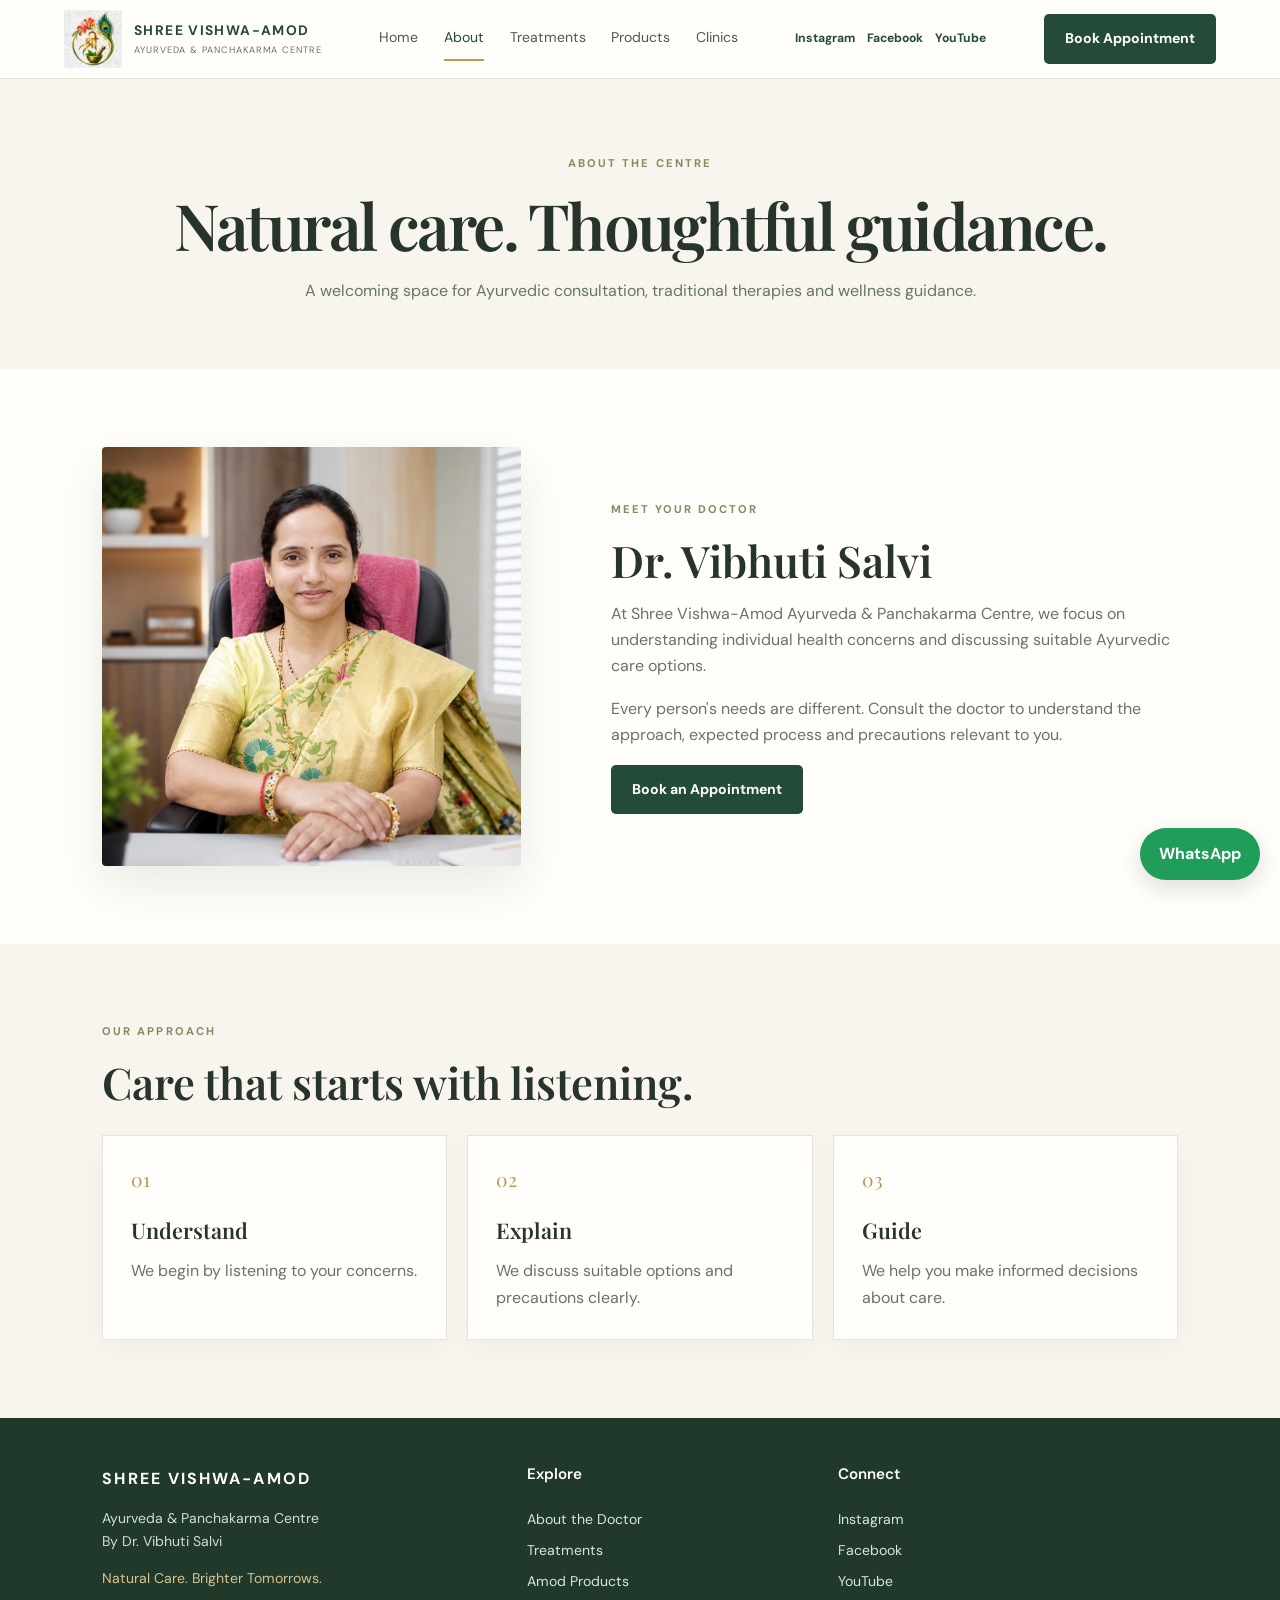
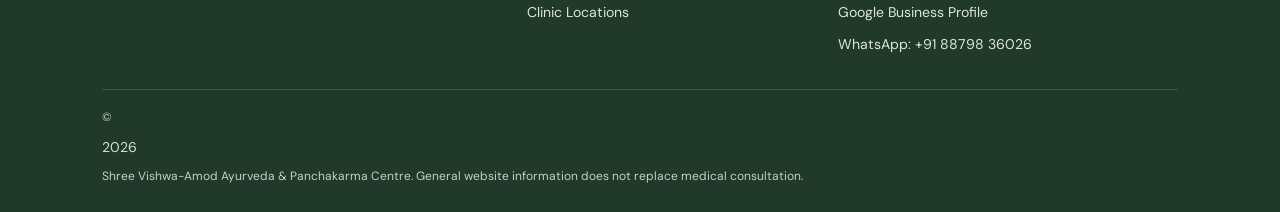
==== commit 871ec116: "Add files via upload" ====
--- a/about.html
+++ b/about.html
@@ -2,9 +2,9 @@
 <a class="brand" href="index.html"><img src="assets/clinic-logo.jpg" alt="Shree Vishwa-Amod logo"><span><strong>SHREE VISHWA-AMOD</strong><small>AYURVEDA & PANCHAKARMA CENTRE</small></span></a>
 <button class="menu-toggle" aria-label="Open navigation" aria-expanded="false">☰</button>
 <nav class="main-nav"><a class="" href="index.html">Home</a><a class="active" href="about.html">About</a><a class="" href="services.html">Treatments</a><a class="" href="products.html">Products</a><a class="" href="contact.html">Clinics</a></nav>
-<a class="header-book" data-wa="appointment" href="#">Book Appointment</a>
+<div class="header-socials" aria-label="Social media links"><a href="https://www.instagram.com/dr_vibhuti_salvi/" target="_blank" rel="noopener" aria-label="Instagram">Instagram</a><a href="https://www.facebook.com/people/Shree-Vishwa_Amod-Chikitsalay/100064170036449/" target="_blank" rel="noopener" aria-label="Facebook">Facebook</a><a href="https://www.youtube.com/@DrVibhutiSalvi" target="_blank" rel="noopener" aria-label="YouTube">YouTube</a></div><a class="header-book" data-wa="appointment" href="#">Book Appointment</a>
 </header><main><section class="page-hero"><p class="eyebrow">ABOUT THE CENTRE</p><h1>Natural care. Thoughtful guidance.</h1><p>A welcoming space for Ayurvedic consultation, traditional therapies and wellness guidance.</p></section><section class="section profile"><img src="assets/dr-vibhuti-salvi.jpg" alt="Dr. Vibhuti Salvi"><div><p class="eyebrow">MEET YOUR DOCTOR</p><h2>Dr. Vibhuti Salvi</h2><p>At Shree Vishwa-Amod Ayurveda & Panchakarma Centre, we focus on understanding individual health concerns and discussing suitable Ayurvedic care options.</p><p>Every person's needs are different. Consult the doctor to understand the approach, expected process and precautions relevant to you.</p><a class="btn primary" data-wa="appointment" href="#">Book an Appointment</a></div></section><section class="section tint"><p class="eyebrow">OUR APPROACH</p><h2>Care that starts with listening.</h2><div class="tiles"><article><span>01</span><h3>Understand</h3><p>We begin by listening to your concerns.</p></article><article><span>02</span><h3>Explain</h3><p>We discuss suitable options and precautions clearly.</p></article><article><span>03</span><h3>Guide</h3><p>We help you make informed decisions about care.</p></article></div></section></main><footer class="footer"><div><div class="footer-brand">SHREE VISHWA-AMOD</div><p>Ayurveda & Panchakarma Centre<br>By Dr. Vibhuti Salvi</p><p class="tagline">Natural Care. Brighter Tomorrows.</p></div>
 <div><h3>Explore</h3><a href="about.html">About the Doctor</a><a href="services.html">Treatments</a><a href="products.html">Amod Products</a><a href="contact.html">Clinic Locations</a></div>
-<div><h3>Connect</h3><a href="https://www.youtube.com/@DrVibhutiSalvi" target="_blank" rel="noopener">YouTube</a><a href="https://share.google/Zr0Oe7HrfdcOEodgK" target="_blank" rel="noopener">Google Business Profile</a><a href="https://wa.me/918879836026" target="_blank" rel="noopener">WhatsApp: +91 88798 36026</a><span>Instagram and Facebook links to be added</span></div>
+<div><h3>Connect</h3><a href="https://www.instagram.com/dr_vibhuti_salvi/" target="_blank" rel="noopener">Instagram</a><a href="https://www.facebook.com/people/Shree-Vishwa_Amod-Chikitsalay/100064170036449/" target="_blank" rel="noopener">Facebook</a><a href="https://www.youtube.com/@DrVibhutiSalvi" target="_blank" rel="noopener">YouTube</a><a href="https://share.google/Zr0Oe7HrfdcOEodgK" target="_blank" rel="noopener">Google Business Profile</a><a href="https://wa.me/918879836026" target="_blank" rel="noopener">WhatsApp: +91 88798 36026</a></div>
 <div class="copyright">© <span data-year></span> Shree Vishwa-Amod Ayurveda & Panchakarma Centre. General website information does not replace medical consultation.</div></footer>
 <a class="floating-wa" href="https://wa.me/918879836026?text=Hello%2C%20I%20would%20like%20to%20book%20an%20appointment." target="_blank" rel="noopener" aria-label="Book on WhatsApp">WhatsApp</a></body></html>
--- a/style.css
+++ b/style.css
@@ -4,3 +4,7 @@
 @media(max-width:1000px){.site-header{flex-wrap:wrap}.menu-toggle{display:block;order:3}.main-nav{display:none;order:4;width:100%;flex-direction:column;align-items:stretch;gap:0;padding:10px 0}.main-nav.nav-open{display:flex}.main-nav a{padding:10px 0}.header-book{margin-left:auto}.hero{padding:45px 6vw;grid-template-columns:1fr 1fr}.quick,.section{padding-left:6vw;padding-right:6vw}.product-grid{grid-template-columns:repeat(3,1fr)}}
 @media(max-width:700px){.brand{min-width:0}.brand img{width:48px;height:48px}.brand strong{font-size:.72rem}.brand small{font-size:.48rem}.header-book{font-size:.75rem;padding:9px 11px;min-height:40px}.hero{grid-template-columns:1fr;padding:42px 6vw}.hero-photo{height:380px;min-height:0;max-width:440px;width:100%;margin:0 auto}.quick{grid-template-columns:1fr;gap:13px}.split,.profile,.doctor-feature,.locations{grid-template-columns:1fr}.section{padding:58px 6vw}.tiles{grid-template-columns:1fr}.section-head{align-items:flex-start;flex-direction:column}.doctor-feature{padding:55px 7vw}.doctor-feature img{max-height:420px}.service-row{grid-template-columns:42px 1fr;gap:14px}.service-row .btn{grid-column:2;justify-self:start}.product-grid{grid-template-columns:repeat(2,1fr);gap:12px}.product-visual{height:150px}.product-info{padding:13px}.product-info h3{font-size:.9rem}.footer{grid-template-columns:1fr 1fr;padding:40px 6vw 25px}.footer>div:first-child{grid-column:1/-1}.copyright{grid-column:1/-1}}
 @media(max-width:390px){.product-grid{grid-template-columns:1fr}.header-book{font-size:.7rem}.brand{gap:6px}}
+
+/* Social profile links */
+.header-socials{display:flex;align-items:center;gap:12px;white-space:nowrap}.header-socials a{font-size:.76rem;font-weight:700;color:var(--green);border-bottom:1px solid transparent;padding:6px 0}.header-socials a:hover{color:var(--gold);border-color:var(--gold)}
+@media(max-width:1000px){.header-socials{order:5;width:100%;justify-content:center;padding:4px 0 8px;border-top:1px solid var(--line)}}
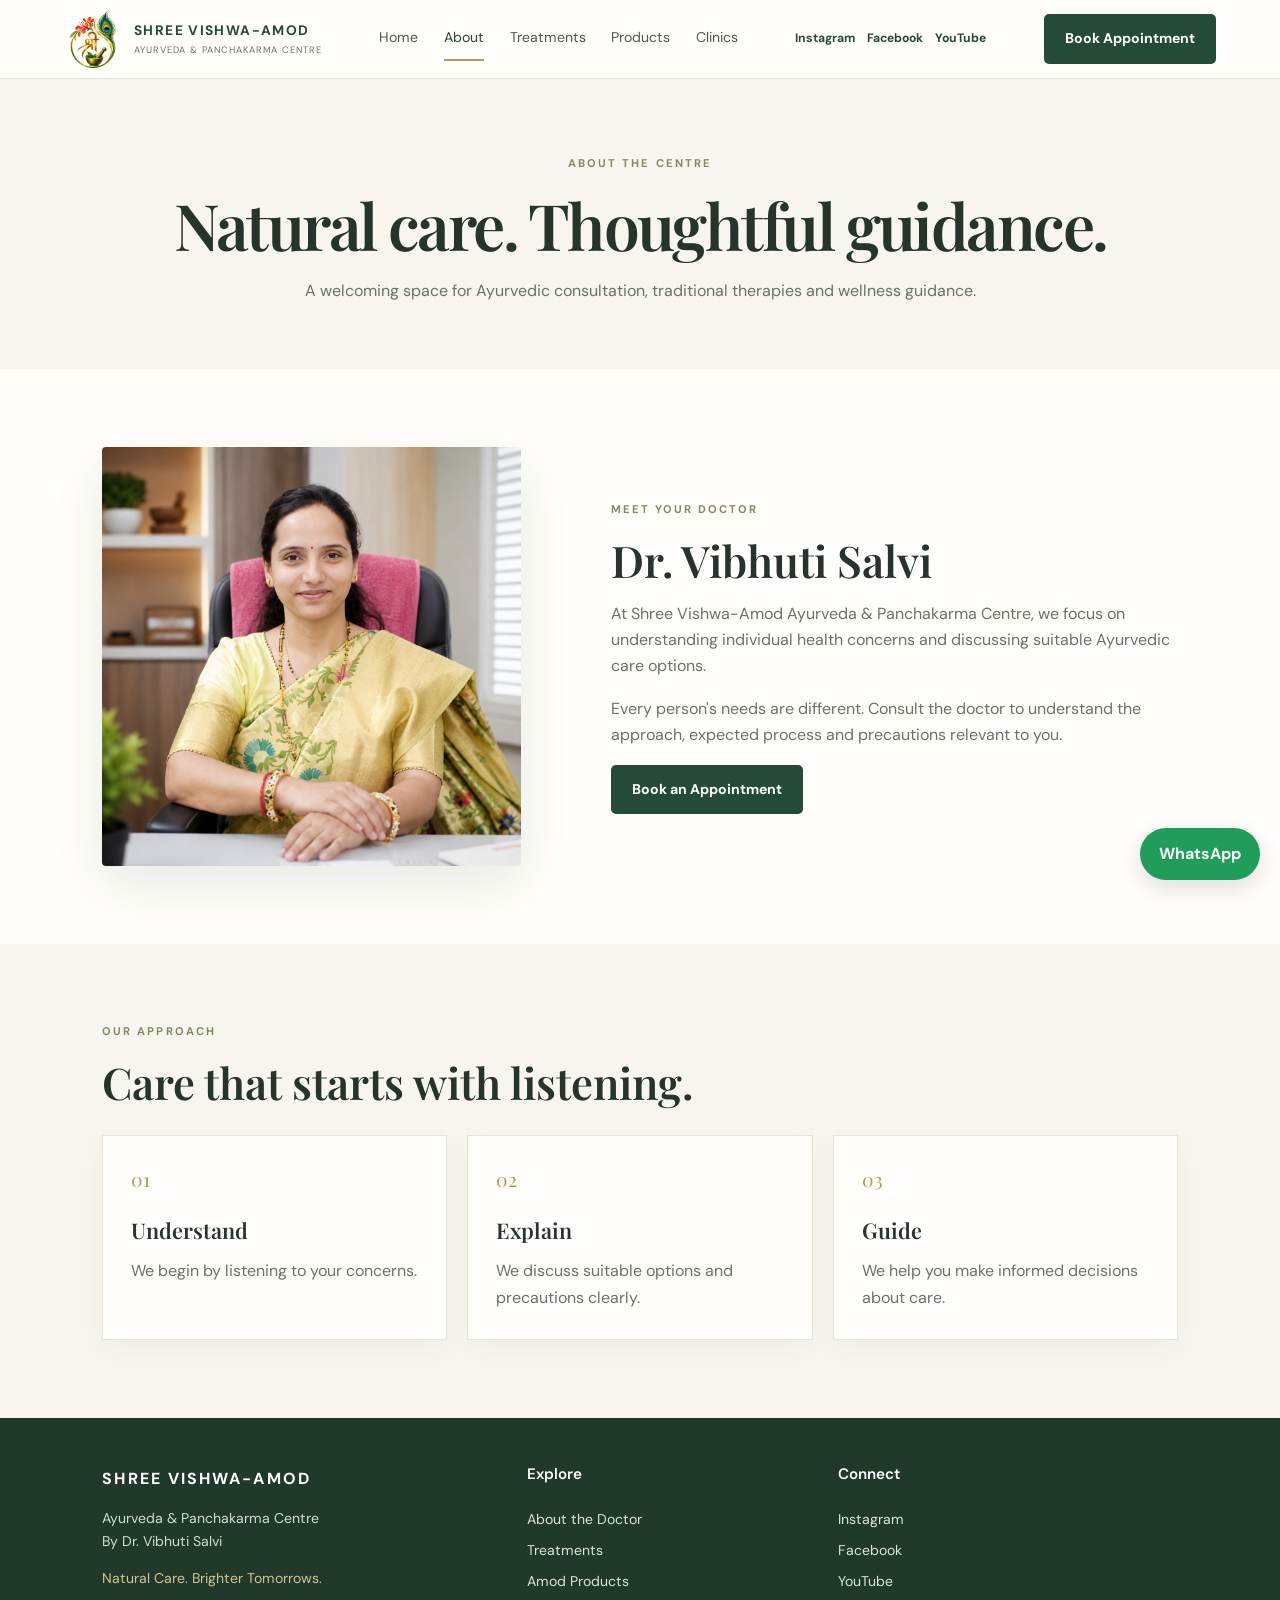
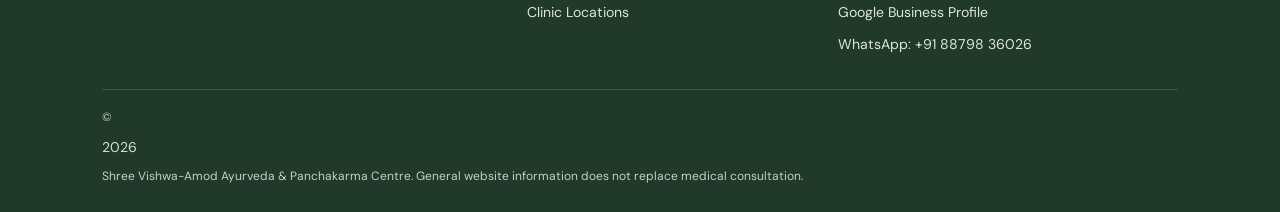
==== commit 5b89fc7a: "Update about.html" ====
--- a/about.html
+++ b/about.html
@@ -1,5 +1,5 @@
 <!doctype html><html lang="en"><head><meta charset="utf-8"><meta name="viewport" content="width=device-width, initial-scale=1"><meta name="description" content="Meet Dr. Vibhuti Salvi at Shree Vishwa-Amod Ayurveda &amp; Panchakarma Centre."><title>About | Shree Vishwa-Amod</title><link rel="preconnect" href="https://fonts.googleapis.com"><link rel="preconnect" href="https://fonts.gstatic.com" crossorigin><link href="https://fonts.googleapis.com/css2?family=DM+Sans:wght@400;500;600;700&family=Playfair+Display:wght@500;600;700&display=swap" rel="stylesheet"><link rel="stylesheet" href="style.css"><script src="script.js" defer></script></head><body><header class="site-header">
-<a class="brand" href="index.html"><img src="assets/clinic-logo.jpg" alt="Shree Vishwa-Amod logo"><span><strong>SHREE VISHWA-AMOD</strong><small>AYURVEDA & PANCHAKARMA CENTRE</small></span></a>
+<a class="brand" href="index.html"><img src="assets/Shree-Vishwa-Amod-logo-transparent.png" alt="Shree Vishwa-Amod logo"><span><strong>SHREE VISHWA-AMOD</strong><small>AYURVEDA & PANCHAKARMA CENTRE</small></span></a>
 <button class="menu-toggle" aria-label="Open navigation" aria-expanded="false">☰</button>
 <nav class="main-nav"><a class="" href="index.html">Home</a><a class="active" href="about.html">About</a><a class="" href="services.html">Treatments</a><a class="" href="products.html">Products</a><a class="" href="contact.html">Clinics</a></nav>
 <div class="header-socials" aria-label="Social media links"><a href="https://www.instagram.com/dr_vibhuti_salvi/" target="_blank" rel="noopener" aria-label="Instagram">Instagram</a><a href="https://www.facebook.com/people/Shree-Vishwa_Amod-Chikitsalay/100064170036449/" target="_blank" rel="noopener" aria-label="Facebook">Facebook</a><a href="https://www.youtube.com/@DrVibhutiSalvi" target="_blank" rel="noopener" aria-label="YouTube">YouTube</a></div><a class="header-book" data-wa="appointment" href="#">Book Appointment</a>
@@ -7,4 +7,4 @@
 <div><h3>Explore</h3><a href="about.html">About the Doctor</a><a href="services.html">Treatments</a><a href="products.html">Amod Products</a><a href="contact.html">Clinic Locations</a></div>
 <div><h3>Connect</h3><a href="https://www.instagram.com/dr_vibhuti_salvi/" target="_blank" rel="noopener">Instagram</a><a href="https://www.facebook.com/people/Shree-Vishwa_Amod-Chikitsalay/100064170036449/" target="_blank" rel="noopener">Facebook</a><a href="https://www.youtube.com/@DrVibhutiSalvi" target="_blank" rel="noopener">YouTube</a><a href="https://share.google/Zr0Oe7HrfdcOEodgK" target="_blank" rel="noopener">Google Business Profile</a><a href="https://wa.me/918879836026" target="_blank" rel="noopener">WhatsApp: +91 88798 36026</a></div>
 <div class="copyright">© <span data-year></span> Shree Vishwa-Amod Ayurveda & Panchakarma Centre. General website information does not replace medical consultation.</div></footer>
-<a class="floating-wa" href="https://wa.me/918879836026?text=Hello%2C%20I%20would%20like%20to%20book%20an%20appointment." target="_blank" rel="noopener" aria-label="Book on WhatsApp">WhatsApp</a></body></html>+<a class="floating-wa" href="https://wa.me/918879836026?text=Hello%2C%20I%20would%20like%20to%20book%20an%20appointment." target="_blank" rel="noopener" aria-label="Book on WhatsApp">WhatsApp</a></body></html>
